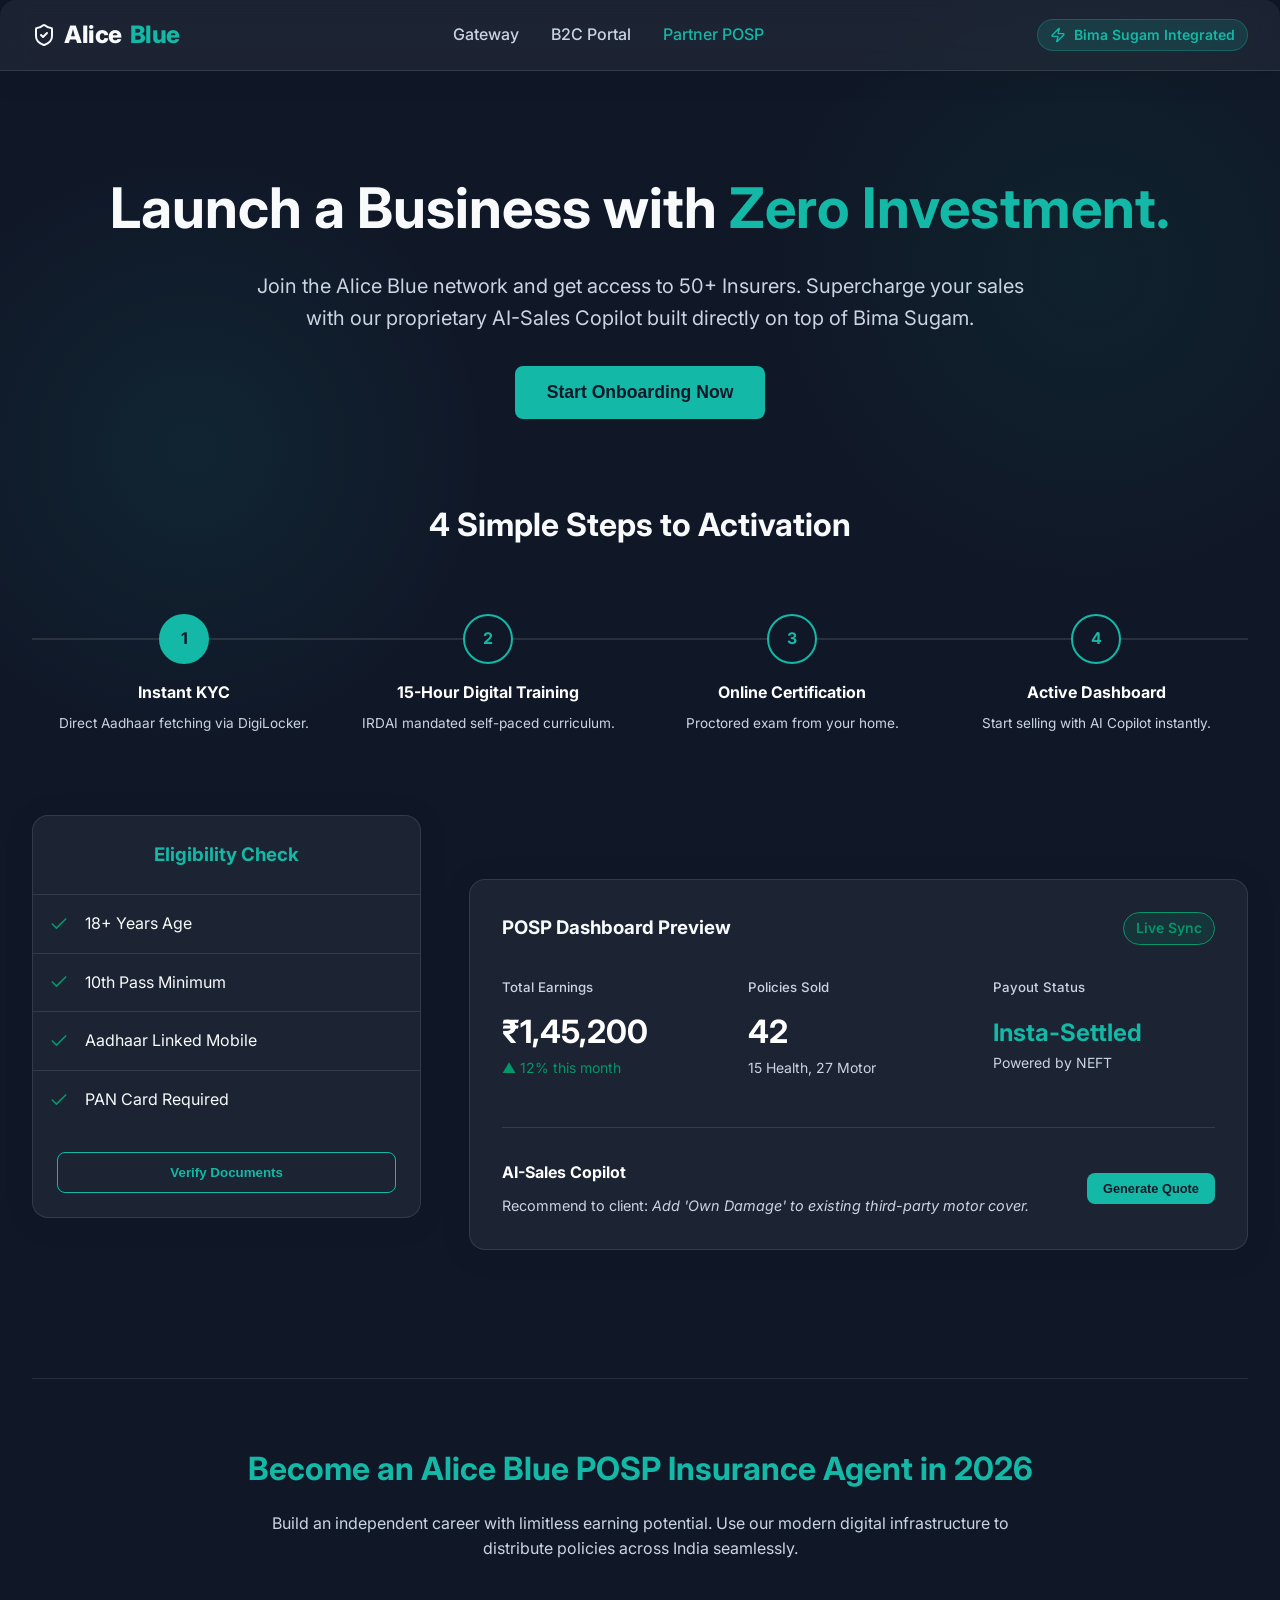
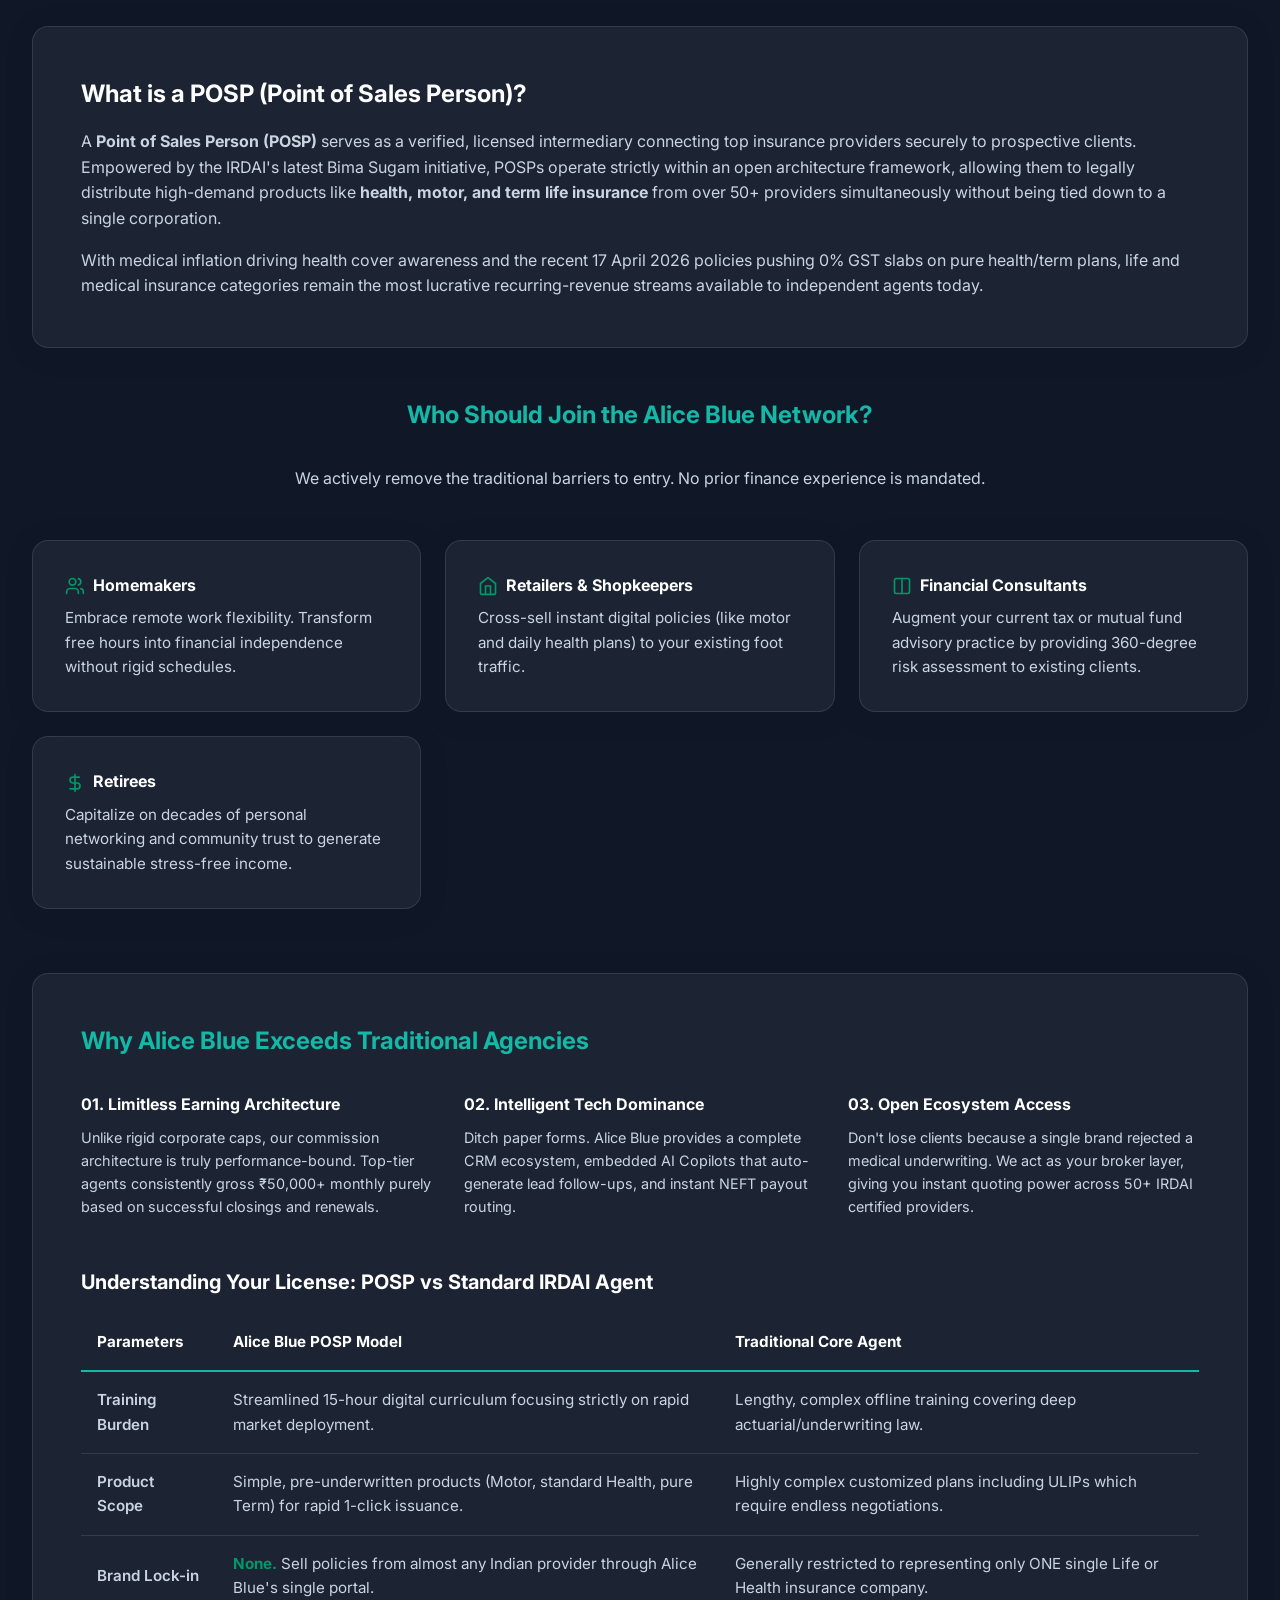
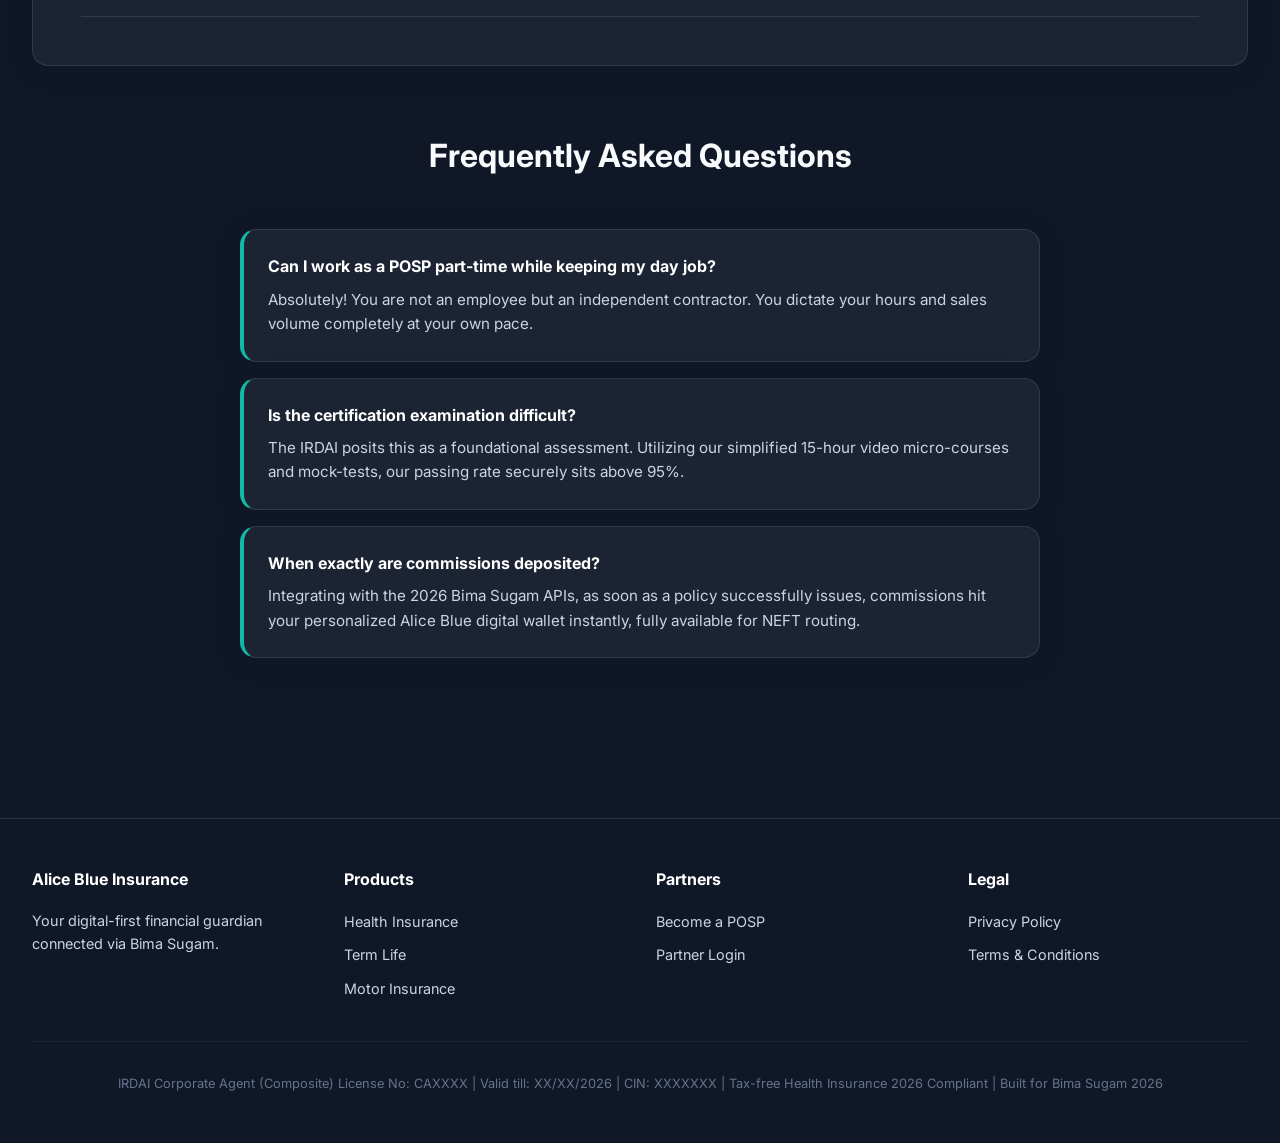
==== b2b.html @ c46fc63b "initial commit" ====
<!DOCTYPE html>
<html lang="en">
<head>
  <meta charset="UTF-8">
  <meta name="viewport" content="width=device-width, initial-scale=1.0">
  <title>Partner POSP Portal | Alice Blue Insurance 2026</title>
  <link rel="stylesheet" href="styles.css">
</head>
<body>

  <!-- Sticky Glass Header -->
  <header class="header glass-panel">
    <div class="container">
      <div class="logo">
        <svg xmlns="http://www.w3.org/2000/svg" width="24" height="24" viewBox="0 0 24 24" fill="none" stroke="currentColor" stroke-width="2" stroke-linecap="round" stroke-linejoin="round" class="lucide lucide-shield-check"><path d="M20 13c0 5-3.5 7.5-7.66 8.95a1 1 0 0 1-.67-.01C7.5 20.5 4 18 4 13V6a1 1 0 0 1 1-1c2 0 4.5-1.2 6.24-2.72a1.17 1.17 0 0 1 1.52 0C14.51 3.81 17 5 19 5a1 1 0 0 1 1 1z"/><path d="m9 12 2 2 4-4"/></svg>
        Alice<span>Blue</span>
      </div>
      <nav class="nav-links">
        <a href="index.html">Gateway</a>
        <a href="b2c.html">B2C Portal</a>
        <a href="b2b.html" class="active">Partner POSP</a>
      </nav>
      <div class="bima-sugam-badge">
        <svg xmlns="http://www.w3.org/2000/svg" width="16" height="16" viewBox="0 0 24 24" fill="none" stroke="currentColor" stroke-width="2" stroke-linecap="round" stroke-linejoin="round" class="lucide lucide-zap"><path d="M4 14a1 1 0 0 1-.78-1.63l9.9-10.2a.5.5 0 0 1 .86.46l-1.92 6.02A1 1 0 0 0 13 10h7a1 1 0 0 1 .78 1.63l-9.9 10.2a.5.5 0 0 1-.86-.46l1.92-6.02A1 1 0 0 0 11 14z"/></svg>
        Bima Sugam Integrated
      </div>
    </div>
  </header>

  <!-- Main Content B2B -->
  <main class="main-content">
    <div class="container animate-fade-in">

      <!-- Value Proposition Hero -->
      <section style="text-align: center; margin: 4rem 0;">
        <h1 style="font-size: 3.5rem; margin-bottom: 1rem;">Launch a Business with <span style="color: var(--electric-teal);">Zero Investment.</span></h1>
        <p style="font-size: 1.25rem; color: var(--text-secondary); max-width: 800px; margin: 0 auto; margin-bottom: 2rem;">Join the Alice Blue network and get access to 50+ Insurers. Supercharge your sales with our proprietary AI-Sales Copilot built directly on top of Bima Sugam.</p>
        <button class="btn btn-primary" style="font-size: 1.1rem; padding: 1rem 2rem;">Start Onboarding Now</button>
      </section>

      <!-- Stepper Flow -->
      <section class="delay-100 animate-fade-in" style="margin-top: 5rem;">
        <h2 class="section-title">4 Simple Steps to Activation</h2>
        <div class="stepper">
          <div class="step active">
            <div class="step-circle">1</div>
            <h4 style="color: var(--white); margin-bottom: 0.5rem;">Instant KYC</h4>
            <p style="font-size: 0.85rem; color: var(--text-secondary);">Direct Aadhaar fetching via DigiLocker.</p>
          </div>
          <div class="step">
            <div class="step-circle">2</div>
            <h4 style="color: var(--white); margin-bottom: 0.5rem;">15-Hour Digital Training</h4>
            <p style="font-size: 0.85rem; color: var(--text-secondary);">IRDAI mandated self-paced curriculum.</p>
          </div>
          <div class="step">
            <div class="step-circle">3</div>
            <h4 style="color: var(--white); margin-bottom: 0.5rem;">Online Certification</h4>
            <p style="font-size: 0.85rem; color: var(--text-secondary);">Proctored exam from your home.</p>
          </div>
          <div class="step">
            <div class="step-circle">4</div>
            <h4 style="color: var(--white); margin-bottom: 0.5rem;">Active Dashboard</h4>
            <p style="font-size: 0.85rem; color: var(--text-secondary);">Start selling with AI Copilot instantly.</p>
          </div>
        </div>
      </section>

      <div style="display: grid; grid-template-columns: 1fr 2fr; gap: 3rem; margin-top: 5rem;" class="delay-200 animate-fade-in">
        
        <!-- Eligibility Widget -->
        <section>
          <div class="eligibility-widget glass-panel">
            <h3 style="padding: 1.5rem; border-bottom: 1px solid var(--glass-border); text-align: center; color: var(--electric-teal);">Eligibility Check</h3>
            <ul>
              <li>
                <svg xmlns="http://www.w3.org/2000/svg" width="20" height="20" viewBox="0 0 24 24" fill="none" stroke="var(--emerald-green)" stroke-width="2" stroke-linecap="round" stroke-linejoin="round"><polyline points="20 6 9 17 4 12"/></svg>
                <span>18+ Years Age</span>
              </li>
              <li>
                <svg xmlns="http://www.w3.org/2000/svg" width="20" height="20" viewBox="0 0 24 24" fill="none" stroke="var(--emerald-green)" stroke-width="2" stroke-linecap="round" stroke-linejoin="round"><polyline points="20 6 9 17 4 12"/></svg>
                <span>10th Pass Minimum</span>
              </li>
              <li>
                <svg xmlns="http://www.w3.org/2000/svg" width="20" height="20" viewBox="0 0 24 24" fill="none" stroke="var(--emerald-green)" stroke-width="2" stroke-linecap="round" stroke-linejoin="round"><polyline points="20 6 9 17 4 12"/></svg>
                <span>Aadhaar Linked Mobile</span>
              </li>
              <li>
                <svg xmlns="http://www.w3.org/2000/svg" width="20" height="20" viewBox="0 0 24 24" fill="none" stroke="var(--emerald-green)" stroke-width="2" stroke-linecap="round" stroke-linejoin="round"><polyline points="20 6 9 17 4 12"/></svg>
                <span>PAN Card Required</span>
              </li>
            </ul>
            <div style="padding: 1.5rem; text-align: center;">
              <button class="btn btn-outline" style="width: 100%;">Verify Documents</button>
            </div>
          </div>
        </section>

        <!-- Mock Dashboard UI -->
        <section>
          <div class="dashboard-mock glass-panel bento-box">
            <div class="dashboard-header">
              <h3>POSP Dashboard Preview</h3>
              <span class="bima-sugam-badge" style="background: rgba(5, 150, 105, 0.15); border-color: var(--emerald-green); color: var(--emerald-green);">Live Sync</span>
            </div>
            
            <div class="stat-grid">
              <div class="stat-box">
                <h5>Total Earnings</h5>
                <div class="value">₹1,45,200</div>
                <div class="trend up">▲ 12% this month</div>
              </div>
              <div class="stat-box">
                <h5>Policies Sold</h5>
                <div class="value">42</div>
                <div style="color: var(--text-secondary); font-size: 0.875rem;">15 Health, 27 Motor</div>
              </div>
              <div class="stat-box">
                <h5>Payout Status</h5>
                <div class="value" style="color: var(--electric-teal); font-size: 1.5rem; padding-top: 0.5rem;">Insta-Settled</div>
                <div style="color: var(--text-secondary); font-size: 0.875rem;">Powered by NEFT</div>
              </div>
            </div>

            <div style="margin-top: 3rem; padding-top: 2rem; border-top: 1px solid var(--glass-border);">
              <div style="display: flex; justify-content: space-between; align-items: center;">
                <div>
                  <h4 style="color: var(--white); margin-bottom: 0.5rem;">AI-Sales Copilot</h4>
                  <p style="font-size: 0.9rem; color: var(--text-secondary);">Recommend to client: <em>Add 'Own Damage' to existing third-party motor cover.</em></p>
                </div>
                <button class="btn btn-primary" style="font-size: 0.8rem; padding: 0.5rem 1rem;">Generate Quote</button>
              </div>
            </div>
          </div>
        </section>
      </div>

      <!-- SEO Maximized Content Section: What is a POSP -->
      <section class="seo-content-block animate-fade-in delay-300" style="margin-top: 6rem; padding-top: 4rem; border-top: 1px solid var(--glass-border);">
        <header style="text-align: center; margin-bottom: 4rem;">
          <h2 class="section-title" style="margin-bottom: 1rem; color: var(--electric-teal);">Become an Alice Blue POSP Insurance Agent in 2026</h2>
          <p style="color: var(--text-secondary); max-width: 800px; margin: 0 auto;">Build an independent career with limitless earning potential. Use our modern digital infrastructure to distribute policies across India seamlessly.</p>
        </header>

        <!-- What is a POSP -->
        <article class="glass-panel" style="padding: 3rem; margin-bottom: 3rem;">
          <h3 style="color: var(--white); font-size: 1.5rem; margin-bottom: 1rem;">What is a POSP (Point of Sales Person)?</h3>
          <p style="color: var(--text-secondary); margin-bottom: 1rem;">A <strong>Point of Sales Person (POSP)</strong> serves as a verified, licensed intermediary connecting top insurance providers securely to prospective clients. Empowered by the IRDAI's latest Bima Sugam initiative, POSPs operate strictly within an open architecture framework, allowing them to legally distribute high-demand products like <strong>health, motor, and term life insurance</strong> from over 50+ providers simultaneously without being tied down to a single corporation.</p>
          <p style="color: var(--text-secondary);">With medical inflation driving health cover awareness and the recent 17 April 2026 policies pushing 0% GST slabs on pure health/term plans, life and medical insurance categories remain the most lucrative recurring-revenue streams available to independent agents today.</p>
        </article>

        <!-- Who can become an agent -->
        <h3 style="color: var(--electric-teal); font-size: 1.5rem; margin-bottom: 2rem; text-align: center;">Who Should Join the Alice Blue Network?</h3>
        <p style="color: var(--text-secondary); text-align: center; margin-bottom: 3rem;">We actively remove the traditional barriers to entry. No prior finance experience is mandated.</p>
        
        <div class="bento-grid" style="margin-bottom: 4rem;">
          <div class="glass-panel bento-box" style="padding: 2rem;">
            <h4 style="color: var(--white); margin-bottom: 0.5rem;"><svg xmlns="http://www.w3.org/2000/svg" width="20" height="20" viewBox="0 0 24 24" fill="none" stroke="var(--emerald-green)" stroke-width="2" stroke-linecap="round" stroke-linejoin="round" style="vertical-align: middle; margin-right: 8px;"><path d="M16 21v-2a4 4 0 0 0-4-4H6a4 4 0 0 0-4 4v2"/><circle cx="9" cy="7" r="4"/><path d="M22 21v-2a4 4 0 0 0-3-3.87"/><path d="M16 3.13a4 4 0 0 1 0 7.75"/></svg>Homemakers</h4>
            <p style="color: var(--text-secondary); font-size: 0.95rem;">Embrace remote work flexibility. Transform free hours into financial independence without rigid schedules.</p>
          </div>
          <div class="glass-panel bento-box" style="padding: 2rem;">
            <h4 style="color: var(--white); margin-bottom: 0.5rem;"><svg xmlns="http://www.w3.org/2000/svg" width="20" height="20" viewBox="0 0 24 24" fill="none" stroke="var(--emerald-green)" stroke-width="2" stroke-linecap="round" stroke-linejoin="round" style="vertical-align: middle; margin-right: 8px;"><path d="m3 9 9-7 9 7v11a2 2 0 0 1-2 2H5a2 2 0 0 1-2-2z"/><polyline points="9 22 9 12 15 12 15 22"/></svg>Retailers & Shopkeepers</h4>
            <p style="color: var(--text-secondary); font-size: 0.95rem;">Cross-sell instant digital policies (like motor and daily health plans) to your existing foot traffic.</p>
          </div>
          <div class="glass-panel bento-box" style="padding: 2rem;">
            <h4 style="color: var(--white); margin-bottom: 0.5rem;"><svg xmlns="http://www.w3.org/2000/svg" width="20" height="20" viewBox="0 0 24 24" fill="none" stroke="var(--emerald-green)" stroke-width="2" stroke-linecap="round" stroke-linejoin="round" style="vertical-align: middle; margin-right: 8px;"><path d="M12 3v18"/><rect width="18" height="18" x="3" y="3" rx="2"/></svg>Financial Consultants</h4>
            <p style="color: var(--text-secondary); font-size: 0.95rem;">Augment your current tax or mutual fund advisory practice by providing 360-degree risk assessment to existing clients.</p>
          </div>
          <div class="glass-panel bento-box" style="padding: 2rem;">
            <h4 style="color: var(--white); margin-bottom: 0.5rem;"><svg xmlns="http://www.w3.org/2000/svg" width="20" height="20" viewBox="0 0 24 24" fill="none" stroke="var(--emerald-green)" stroke-width="2" stroke-linecap="round" stroke-linejoin="round" style="vertical-align: middle; margin-right: 8px;"><path d="M12 2v20"/><path d="M17 5H9.5a3.5 3.5 0 0 0 0 7h5a3.5 3.5 0 0 1 0 7H6"/></svg>Retirees</h4>
            <p style="color: var(--text-secondary); font-size: 0.95rem;">Capitalize on decades of personal networking and community trust to generate sustainable stress-free income.</p>
          </div>
        </div>

        <!-- Benefits & Comparison Table -->
        <article class="glass-panel" style="padding: 3rem; margin-bottom: 3rem;">
          <h3 style="color: var(--electric-teal); font-size: 1.5rem; margin-bottom: 2rem;">Why Alice Blue Exceeds Traditional Agencies</h3>
          <div style="display: grid; grid-template-columns: repeat(auto-fit, minmax(280px, 1fr)); gap: 2rem; margin-bottom: 3rem;">
            <div>
              <h4 style="color: var(--white); margin-bottom: 0.5rem;">01. Limitless Earning Architecture</h4>
              <p style="color: var(--text-secondary); font-size: 0.9rem;">Unlike rigid corporate caps, our commission architecture is truly performance-bound. Top-tier agents consistently gross ₹50,000+ monthly purely based on successful closings and renewals.</p>
            </div>
            <div>
              <h4 style="color: var(--white); margin-bottom: 0.5rem;">02. Intelligent Tech Dominance</h4>
              <p style="color: var(--text-secondary); font-size: 0.9rem;">Ditch paper forms. Alice Blue provides a complete CRM ecosystem, embedded AI Copilots that auto-generate lead follow-ups, and instant NEFT payout routing.</p>
            </div>
            <div>
              <h4 style="color: var(--white); margin-bottom: 0.5rem;">03. Open Ecosystem Access</h4>
              <p style="color: var(--text-secondary); font-size: 0.9rem;">Don't lose clients because a single brand rejected a medical underwriting. We act as your broker layer, giving you instant quoting power across 50+ IRDAI certified providers.</p>
            </div>
          </div>

          <h3 style="color: var(--white); font-size: 1.25rem; margin-bottom: 1rem;">Understanding Your License: POSP vs Standard IRDAI Agent</h3>
          <div style="overflow-x: auto;">
            <table style="width: 100%; border-collapse: collapse; text-align: left; color: var(--text-secondary); font-size: 0.95rem;">
              <thead>
                <tr style="border-bottom: 2px solid var(--electric-teal);">
                  <th style="padding: 1rem; color: var(--white);">Parameters</th>
                  <th style="padding: 1rem; color: var(--white);">Alice Blue POSP Model</th>
                  <th style="padding: 1rem; color: var(--white);">Traditional Core Agent</th>
                </tr>
              </thead>
              <tbody>
                <tr style="border-bottom: 1px solid var(--glass-border);">
                  <td style="padding: 1rem; font-weight: 600;">Training Burden</td>
                  <td style="padding: 1rem;">Streamlined 15-hour digital curriculum focusing strictly on rapid market deployment.</td>
                  <td style="padding: 1rem;">Lengthy, complex offline training covering deep actuarial/underwriting law.</td>
                </tr>
                <tr style="border-bottom: 1px solid var(--glass-border);">
                  <td style="padding: 1rem; font-weight: 600;">Product Scope</td>
                  <td style="padding: 1rem;">Simple, pre-underwritten products (Motor, standard Health, pure Term) for rapid 1-click issuance.</td>
                  <td style="padding: 1rem;">Highly complex customized plans including ULIPs which require endless negotiations.</td>
                </tr>
                <tr style="border-bottom: 1px solid var(--glass-border);">
                  <td style="padding: 1rem; font-weight: 600;">Brand Lock-in</td>
                  <td style="padding: 1rem;"><strong style="color: var(--emerald-green);">None.</strong> Sell policies from almost any Indian provider through Alice Blue's single portal.</td>
                  <td style="padding: 1rem;">Generally restricted to representing only ONE single Life or Health insurance company.</td>
                </tr>
              </tbody>
            </table>
          </div>
        </article>

      </section>

      <!-- FAQ Section -->
      <section class="faqs" style="margin: 4rem 0 6rem 0;">
        <h2 class="section-title" style="margin-bottom: 3rem;">Frequently Asked Questions</h2>
        <div style="display: grid; gap: 1rem; max-width: 800px; margin: 0 auto;">
          <div class="glass-panel" style="padding: 1.5rem; border-left: 4px solid var(--electric-teal);">
            <h4 style="color: var(--white); margin-bottom: 0.5rem;">Can I work as a POSP part-time while keeping my day job?</h4>
            <p style="color: var(--text-secondary); font-size: 0.95rem;">Absolutely! You are not an employee but an independent contractor. You dictate your hours and sales volume completely at your own pace.</p>
          </div>
          <div class="glass-panel" style="padding: 1.5rem; border-left: 4px solid var(--electric-teal);">
            <h4 style="color: var(--white); margin-bottom: 0.5rem;">Is the certification examination difficult?</h4>
            <p style="color: var(--text-secondary); font-size: 0.95rem;">The IRDAI posits this as a foundational assessment. Utilizing our simplified 15-hour video micro-courses and mock-tests, our passing rate securely sits above 95%.</p>
          </div>
          <div class="glass-panel" style="padding: 1.5rem; border-left: 4px solid var(--electric-teal);">
            <h4 style="color: var(--white); margin-bottom: 0.5rem;">When exactly are commissions deposited?</h4>
            <p style="color: var(--text-secondary); font-size: 0.95rem;">Integrating with the 2026 Bima Sugam APIs, as soon as a policy successfully issues, commissions hit your personalized Alice Blue digital wallet instantly, fully available for NEFT routing.</p>
          </div>
        </div>
      </section>

    </div>
  </main>

  <!-- Repeated Footer -->
  <footer class="footer">
    <div class="container">
      <div class="footer-content">
        <div>
          <h4>Alice Blue Insurance</h4>
          <p style="color: var(--text-secondary); font-size: 0.9rem;">Your digital-first financial guardian connected via Bima Sugam.</p>
        </div>
        <div>
          <h4>Products</h4>
          <ul>
            <li><a href="#">Health Insurance</a></li>
            <li><a href="#">Term Life</a></li>
            <li><a href="#">Motor Insurance</a></li>
          </ul>
        </div>
        <div>
          <h4>Partners</h4>
          <ul>
            <li><a href="b2b.html">Become a POSP</a></li>
            <li><a href="#">Partner Login</a></li>
          </ul>
        </div>
        <div>
          <h4>Legal</h4>
          <ul>
            <li><a href="#">Privacy Policy</a></li>
            <li><a href="#">Terms & Conditions</a></li>
          </ul>
        </div>
      </div>
      <div class="irdai-text">
        IRDAI Corporate Agent (Composite) License No: CAXXXX | Valid till: XX/XX/2026 | CIN: XXXXXXX | Tax-free Health Insurance 2026 Compliant | Built for Bima Sugam 2026
      </div>
    </div>
  </footer>

</body>
</html>
---- styles.css ----
@import url('https://fonts.googleapis.com/css2?family=Inter:wght@300;400;500;600;700;800&display=swap');

:root {
  /* Color Palette */
  --deep-navy: #101828;
  --electric-teal: #14B8A6;
  --teal-hover: #0d9488;
  --emerald-green: #059669;
  --slate-gray: #64748B;
  --white: #ffffff;
  --glass-bg: rgba(255, 255, 255, 0.05);
  --glass-border: rgba(255, 255, 255, 0.1);
  --text-primary: #f8fafc;
  --text-secondary: #cbd5e1;
  --badge-bg: rgba(20, 184, 166, 0.15);

  /* Typography */
  --font-family: 'Inter', sans-serif;
}

* {
  margin: 0;
  padding: 0;
  box-sizing: border-box;
}

body {
  font-family: var(--font-family);
  background-color: var(--deep-navy);
  color: var(--text-primary);
  line-height: 1.6;
  min-height: 100vh;
  display: flex;
  flex-direction: column;
  background-image: 
    radial-gradient(circle at 15% 50%, rgba(20, 184, 166, 0.08), transparent 25%),
    radial-gradient(circle at 85% 30%, rgba(5, 150, 105, 0.08), transparent 25%);
  background-attachment: fixed;
}

a {
  text-decoration: none;
  color: inherit;
  transition: all 0.3s ease;
}

ul {
  list-style: none;
}

/* Layout Utilities */
.container {
  max-width: 1280px;
  margin: 0 auto;
  padding: 0 2rem;
  width: 100%;
}

.main-content {
  flex-grow: 1;
  padding-top: 100px; /* Accounts for sticky header */
}

/* Glassmorphism Utilities */
.glass-panel {
  background: var(--glass-bg);
  backdrop-filter: blur(12px);
  -webkit-backdrop-filter: blur(12px);
  border: 1px solid var(--glass-border);
  border-radius: 16px;
  box-shadow: 0 4px 30px rgba(0, 0, 0, 0.1);
}

/* Bento Box Grid */
.bento-grid {
  display: grid;
  grid-template-columns: repeat(auto-fit, minmax(300px, 1fr));
  gap: 1.5rem;
}

.bento-box {
  padding: 2rem;
  transition: transform 0.3s ease, box-shadow 0.3s ease;
}

.bento-box:hover {
  transform: translateY(-5px);
  box-shadow: 0 10px 40px rgba(20, 184, 166, 0.15);
  border-color: rgba(20, 184, 166, 0.3);
}

/* Buttons */
.btn {
  display: inline-flex;
  align-items: center;
  justify-content: center;
  padding: 0.75rem 1.5rem;
  border-radius: 8px;
  font-weight: 600;
  cursor: pointer;
  border: none;
  transition: all 0.3s ease;
}

.btn-primary {
  background: var(--electric-teal);
  color: var(--deep-navy);
}

.btn-primary:hover {
  background: var(--teal-hover);
  transform: scale(1.05);
}

.btn-outline {
  background: transparent;
  border: 1px solid var(--electric-teal);
  color: var(--electric-teal);
}

.btn-outline:hover {
  background: var(--badge-bg);
  transform: scale(1.05);
}

.btn-green {
  background: var(--emerald-green);
  color: var(--white);
}

.btn-green:hover {
  background: #047857;
  transform: scale(1.05);
}

/* Header */
.header {
  position: fixed;
  top: 0;
  left: 0;
  width: 100%;
  z-index: 1000;
  padding: 1rem 0;
  border-bottom-left-radius: 0;
  border-bottom-right-radius: 0;
  border-left: none;
  border-right: none;
  border-top: none;
}

.header .container {
  display: flex;
  justify-content: space-between;
  align-items: center;
}

.logo {
  font-size: 1.5rem;
  font-weight: 800;
  letter-spacing: -0.5px;
  display: flex;
  align-items: center;
  gap: 0.5rem;
}

.logo span {
  color: var(--electric-teal);
}

.nav-links {
  display: flex;
  gap: 2rem;
  align-items: center;
}

.nav-links a {
  font-weight: 500;
  color: var(--text-secondary);
}

.nav-links a:hover, .nav-links a.active {
  color: var(--electric-teal);
}

.bima-sugam-badge {
  background: var(--badge-bg);
  color: var(--electric-teal);
  padding: 0.25rem 0.75rem;
  border-radius: 20px;
  font-size: 0.875rem;
  font-weight: 600;
  display: flex;
  align-items: center;
  gap: 0.5rem;
  border: 1px solid rgba(20, 184, 166, 0.3);
}

/* Footer */
.footer {
  margin-top: 4rem;
  padding: 3rem 0;
  border-top: 1px solid var(--glass-border);
}

.footer-content {
  display: grid;
  grid-template-columns: repeat(auto-fit, minmax(200px, 1fr));
  gap: 2rem;
  margin-bottom: 2rem;
}

.footer h4 {
  color: var(--white);
  margin-bottom: 1rem;
}

.footer ul li {
  margin-bottom: 0.5rem;
}

.footer ul li a {
  color: var(--text-secondary);
  font-size: 0.9rem;
}

.footer ul li a:hover {
  color: var(--electric-teal);
}

.irdai-text {
  text-align: center;
  color: var(--slate-gray);
  font-size: 0.8rem;
  padding-top: 2rem;
  border-top: 1px solid rgba(255, 255, 255, 0.05);
}

/* Animations */
@keyframes fadeIn {
  from { opacity: 0; transform: translateY(20px); }
  to { opacity: 1; transform: translateY(0); }
}

.animate-fade-in {
  animation: fadeIn 0.8s ease forwards;
}

.delay-100 { animation-delay: 0.1s; }
.delay-200 { animation-delay: 0.2s; }
.delay-300 { animation-delay: 0.3s; }

/* Responsive adjustments */
@media (max-width: 768px) {
  .nav-links {
    display: none; /* simple hide for mobile for now */
  }
  .hero-split {
    flex-direction: column;
  }
  .hero-split > div {
    border-right: none !important;
    border-bottom: 1px solid var(--glass-border);
    padding-bottom: 2rem;
    margin-bottom: 2rem;
  }
}

/* Page Specific: Gateway */
.hero-wrapper {
  display: flex;
  min-height: 60vh;
  margin-top: 2rem;
  align-items: stretch;
}

.hero-split {
  display: flex;
  width: 100%;
}

.hero-half {
  flex: 1;
  padding: 3rem;
  display: flex;
  flex-direction: column;
  justify-content: center;
  align-items: flex-start;
}

.hero-half.left {
  border-right: 1px solid var(--glass-border);
}

.hero-half h1 {
  font-size: 3.5rem;
  font-weight: 800;
  margin-bottom: 1rem;
  line-height: 1.1;
}

.hero-half.left h1 {
  background: linear-gradient(to right, var(--white), var(--electric-teal));
  -webkit-background-clip: text;
  -webkit-text-fill-color: transparent;
}

.hero-half.right h1 {
  background: linear-gradient(to right, var(--white), var(--emerald-green));
  -webkit-background-clip: text;
  -webkit-text-fill-color: transparent;
}

.hero-half p {
  font-size: 1.25rem;
  color: var(--text-secondary);
  margin-bottom: 2rem;
}

.hero-half .highlight {
  color: var(--emerald-green);
  font-weight: 700;
}

.trust-bar {
  margin: 4rem 0;
  display: flex;
  justify-content: space-around;
  padding: 2rem;
  text-align: center;
}

.trust-stat h3 {
  font-size: 2.5rem;
  color: var(--electric-teal);
  margin-bottom: 0.5rem;
}

.trust-stat p {
  color: var(--text-secondary);
  font-weight: 500;
}

.section-title {
  text-align: center;
  font-size: 2rem;
  margin-bottom: 3rem;
}

/* Page Specific: B2C */
.awareness-banner {
  background: linear-gradient(135deg, rgba(20, 184, 166, 0.2), rgba(5, 150, 105, 0.2));
  border: 1px solid var(--electric-teal);
  padding: 2rem;
  border-radius: 16px;
  text-align: center;
  margin: 2rem 0 4rem 0;
}

.awareness-banner h2 {
  color: var(--white);
  font-size: 2rem;
  margin-bottom: 0.5rem;
}

.awareness-banner p {
  color: var(--emerald-green);
  font-size: 1.25rem;
  font-weight: 600;
}

.gap-widget {
  padding: 3rem;
  text-align: center;
  margin-bottom: 4rem;
}

.range-slider {
  width: 100%;
  max-width: 500px;
  margin: 2rem auto;
}

.range-slider input[type="range"] {
  width: 100%;
  accent-color: var(--electric-teal);
}

.calc-result {
  font-size: 2.5rem;
  color: var(--electric-teal);
  font-weight: 800;
  margin: 1rem 0;
}

.pricing-table {
  display: grid;
  grid-template-columns: repeat(auto-fit, minmax(250px, 1fr));
  gap: 2rem;
  margin-bottom: 4rem;
}

.pricing-card {
  text-align: center;
  padding: 2.5rem 2rem;
}

.pricing-card h3 {
  font-size: 1.5rem;
  margin-bottom: 1rem;
}

.pricing-card .price {
  font-size: 2.5rem;
  font-weight: 800;
  color: var(--white);
  margin-bottom: 1.5rem;
}

.pricing-card .price span {
  font-size: 1rem;
  color: var(--text-secondary);
}

.pricing-card ul {
  text-align: left;
  margin-bottom: 2rem;
}

.pricing-card ul li {
  margin-bottom: 0.75rem;
  color: var(--text-secondary);
  display: flex;
  align-items: center;
  gap: 0.5rem;
}

.jargon-grid {
  display: grid;
  grid-template-columns: repeat(auto-fit, minmax(200px, 1fr));
  gap: 1.5rem;
}

.jargon-item h4 {
  color: var(--electric-teal);
  margin-bottom: 0.5rem;
}

/* Page Specific: B2B */
.stepper {
  display: flex;
  justify-content: space-between;
  margin: 4rem 0;
  position: relative;
}

.stepper::before {
  content: '';
  position: absolute;
  top: 24px;
  left: 0;
  width: 100%;
  height: 2px;
  background: var(--glass-border);
  z-index: 0;
}

.step {
  position: relative;
  z-index: 1;
  text-align: center;
  width: 25%;
}

.step-circle {
  width: 50px;
  height: 50px;
  background: var(--deep-navy);
  border: 2px solid var(--electric-teal);
  border-radius: 50%;
  display: flex;
  align-items: center;
  justify-content: center;
  margin: 0 auto 1rem auto;
  font-weight: 700;
  color: var(--electric-teal);
}

.step.active .step-circle {
  background: var(--electric-teal);
  color: var(--deep-navy);
}

.eligibility-widget {
  max-width: 400px;
  margin: 0 auto 4rem auto;
}

.eligibility-widget ul li {
  padding: 1rem;
  border-bottom: 1px solid var(--glass-border);
  display: flex;
  align-items: center;
  gap: 1rem;
}

.eligibility-widget ul li:last-child {
  border-bottom: none;
}

.dashboard-mock {
  padding: 2rem;
  margin-top: 4rem;
}

.dashboard-header {
  display: flex;
  justify-content: space-between;
  align-items: center;
  margin-bottom: 2rem;
}

.stat-grid {
  display: grid;
  grid-template-columns: repeat(3, 1fr);
  gap: 1.5rem;
}

.stat-box h5 {
  color: var(--text-secondary);
  font-weight: 500;
  margin-bottom: 0.5rem;
}

.stat-box .value {
  font-size: 2rem;
  font-weight: 700;
  color: var(--white);
}

.stat-box .trend.up {
  color: var(--emerald-green);
  font-size: 0.875rem;
}
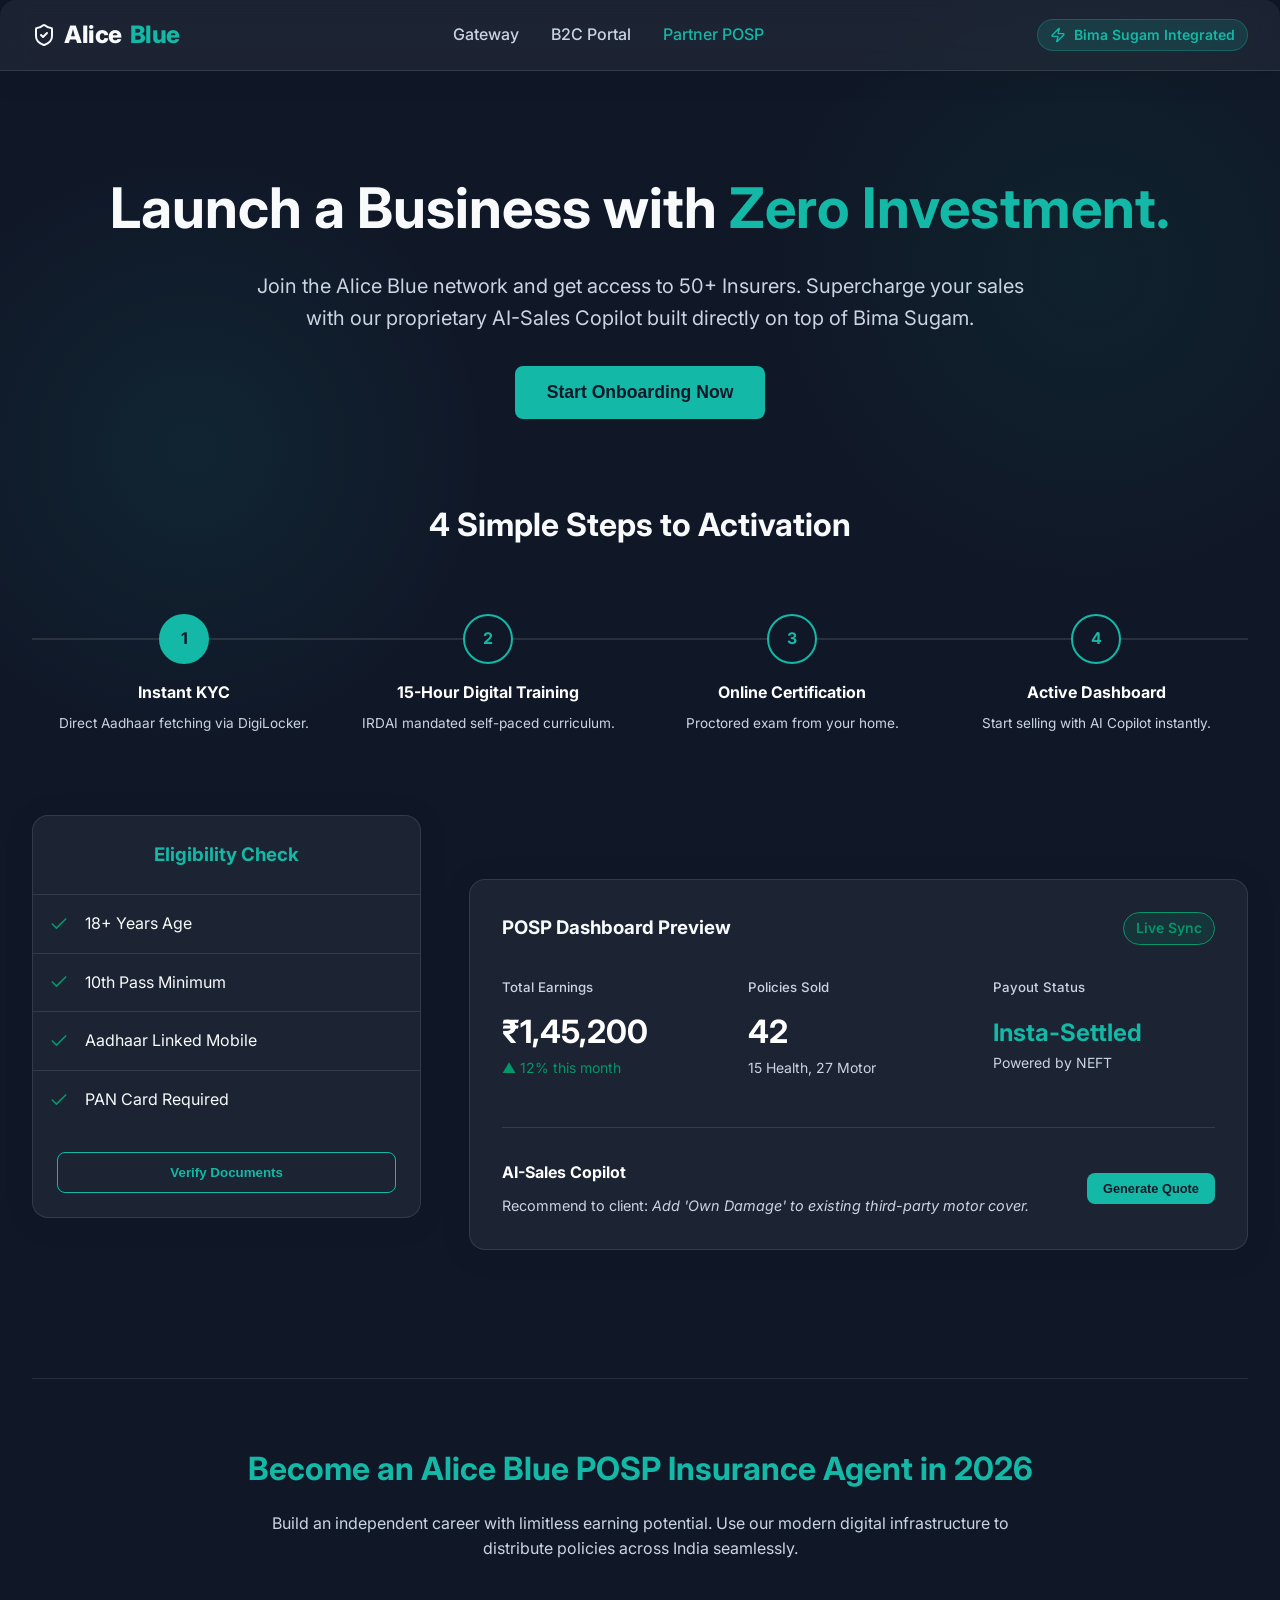
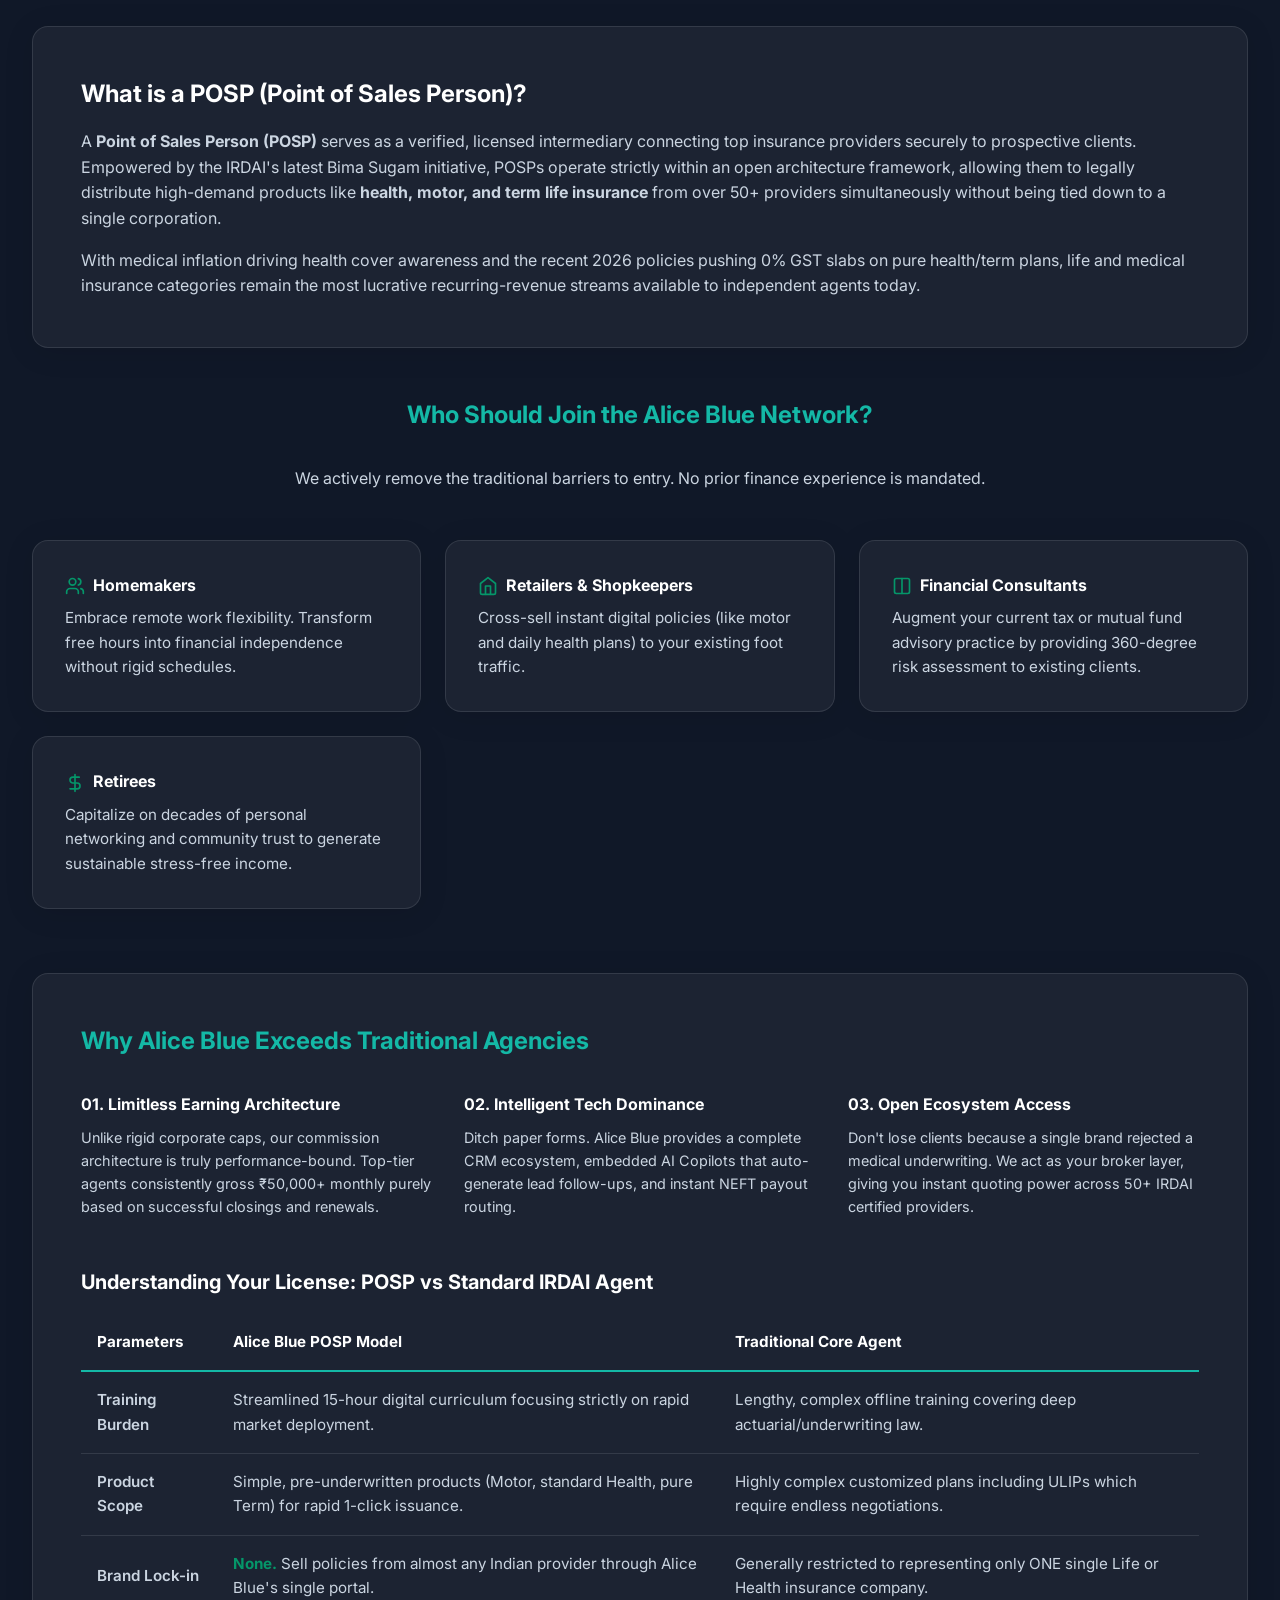
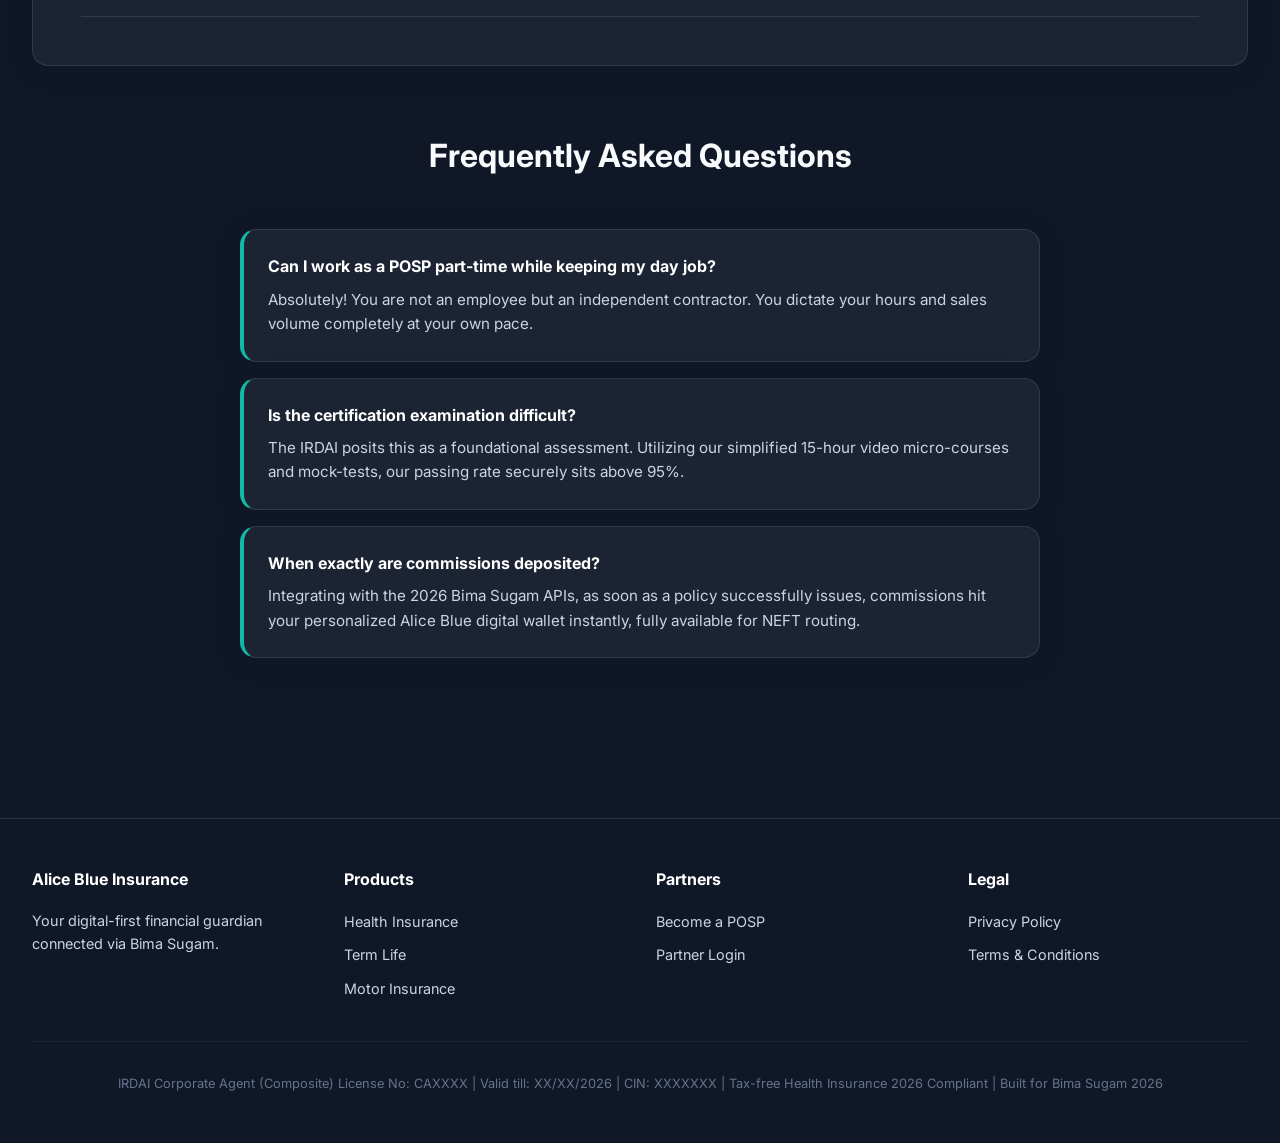
==== commit 6f355914: "pushing new changes" ====
--- a/b2b.html
+++ b/b2b.html
@@ -1,18 +1,26 @@
 <!DOCTYPE html>
 <html lang="en">
+
 <head>
   <meta charset="UTF-8">
   <meta name="viewport" content="width=device-width, initial-scale=1.0">
   <title>Partner POSP Portal | Alice Blue Insurance 2026</title>
   <link rel="stylesheet" href="styles.css">
 </head>
+
 <body>
 
   <!-- Sticky Glass Header -->
   <header class="header glass-panel">
     <div class="container">
       <div class="logo">
-        <svg xmlns="http://www.w3.org/2000/svg" width="24" height="24" viewBox="0 0 24 24" fill="none" stroke="currentColor" stroke-width="2" stroke-linecap="round" stroke-linejoin="round" class="lucide lucide-shield-check"><path d="M20 13c0 5-3.5 7.5-7.66 8.95a1 1 0 0 1-.67-.01C7.5 20.5 4 18 4 13V6a1 1 0 0 1 1-1c2 0 4.5-1.2 6.24-2.72a1.17 1.17 0 0 1 1.52 0C14.51 3.81 17 5 19 5a1 1 0 0 1 1 1z"/><path d="m9 12 2 2 4-4"/></svg>
+        <svg xmlns="http://www.w3.org/2000/svg" width="24" height="24" viewBox="0 0 24 24" fill="none"
+          stroke="currentColor" stroke-width="2" stroke-linecap="round" stroke-linejoin="round"
+          class="lucide lucide-shield-check">
+          <path
+            d="M20 13c0 5-3.5 7.5-7.66 8.95a1 1 0 0 1-.67-.01C7.5 20.5 4 18 4 13V6a1 1 0 0 1 1-1c2 0 4.5-1.2 6.24-2.72a1.17 1.17 0 0 1 1.52 0C14.51 3.81 17 5 19 5a1 1 0 0 1 1 1z" />
+          <path d="m9 12 2 2 4-4" />
+        </svg>
         Alice<span>Blue</span>
       </div>
       <nav class="nav-links">
@@ -21,7 +29,12 @@
         <a href="b2b.html" class="active">Partner POSP</a>
       </nav>
       <div class="bima-sugam-badge">
-        <svg xmlns="http://www.w3.org/2000/svg" width="16" height="16" viewBox="0 0 24 24" fill="none" stroke="currentColor" stroke-width="2" stroke-linecap="round" stroke-linejoin="round" class="lucide lucide-zap"><path d="M4 14a1 1 0 0 1-.78-1.63l9.9-10.2a.5.5 0 0 1 .86.46l-1.92 6.02A1 1 0 0 0 13 10h7a1 1 0 0 1 .78 1.63l-9.9 10.2a.5.5 0 0 1-.86-.46l1.92-6.02A1 1 0 0 0 11 14z"/></svg>
+        <svg xmlns="http://www.w3.org/2000/svg" width="16" height="16" viewBox="0 0 24 24" fill="none"
+          stroke="currentColor" stroke-width="2" stroke-linecap="round" stroke-linejoin="round"
+          class="lucide lucide-zap">
+          <path
+            d="M4 14a1 1 0 0 1-.78-1.63l9.9-10.2a.5.5 0 0 1 .86.46l-1.92 6.02A1 1 0 0 0 13 10h7a1 1 0 0 1 .78 1.63l-9.9 10.2a.5.5 0 0 1-.86-.46l1.92-6.02A1 1 0 0 0 11 14z" />
+        </svg>
         Bima Sugam Integrated
       </div>
     </div>
@@ -33,8 +46,12 @@
 
       <!-- Value Proposition Hero -->
       <section style="text-align: center; margin: 4rem 0;">
-        <h1 style="font-size: 3.5rem; margin-bottom: 1rem;">Launch a Business with <span style="color: var(--electric-teal);">Zero Investment.</span></h1>
-        <p style="font-size: 1.25rem; color: var(--text-secondary); max-width: 800px; margin: 0 auto; margin-bottom: 2rem;">Join the Alice Blue network and get access to 50+ Insurers. Supercharge your sales with our proprietary AI-Sales Copilot built directly on top of Bima Sugam.</p>
+        <h1 style="font-size: 3.5rem; margin-bottom: 1rem;">Launch a Business with <span
+            style="color: var(--electric-teal);">Zero Investment.</span></h1>
+        <p
+          style="font-size: 1.25rem; color: var(--text-secondary); max-width: 800px; margin: 0 auto; margin-bottom: 2rem;">
+          Join the Alice Blue network and get access to 50+ Insurers. Supercharge your sales with our proprietary
+          AI-Sales Copilot built directly on top of Bima Sugam.</p>
         <button class="btn btn-primary" style="font-size: 1.1rem; padding: 1rem 2rem;">Start Onboarding Now</button>
       </section>
 
@@ -65,27 +82,42 @@
         </div>
       </section>
 
-      <div style="display: grid; grid-template-columns: 1fr 2fr; gap: 3rem; margin-top: 5rem;" class="delay-200 animate-fade-in">
-        
+      <div style="display: grid; grid-template-columns: 1fr 2fr; gap: 3rem; margin-top: 5rem;"
+        class="delay-200 animate-fade-in">
+
         <!-- Eligibility Widget -->
         <section>
           <div class="eligibility-widget glass-panel">
-            <h3 style="padding: 1.5rem; border-bottom: 1px solid var(--glass-border); text-align: center; color: var(--electric-teal);">Eligibility Check</h3>
+            <h3
+              style="padding: 1.5rem; border-bottom: 1px solid var(--glass-border); text-align: center; color: var(--electric-teal);">
+              Eligibility Check</h3>
             <ul>
               <li>
-                <svg xmlns="http://www.w3.org/2000/svg" width="20" height="20" viewBox="0 0 24 24" fill="none" stroke="var(--emerald-green)" stroke-width="2" stroke-linecap="round" stroke-linejoin="round"><polyline points="20 6 9 17 4 12"/></svg>
+                <svg xmlns="http://www.w3.org/2000/svg" width="20" height="20" viewBox="0 0 24 24" fill="none"
+                  stroke="var(--emerald-green)" stroke-width="2" stroke-linecap="round" stroke-linejoin="round">
+                  <polyline points="20 6 9 17 4 12" />
+                </svg>
                 <span>18+ Years Age</span>
               </li>
               <li>
-                <svg xmlns="http://www.w3.org/2000/svg" width="20" height="20" viewBox="0 0 24 24" fill="none" stroke="var(--emerald-green)" stroke-width="2" stroke-linecap="round" stroke-linejoin="round"><polyline points="20 6 9 17 4 12"/></svg>
+                <svg xmlns="http://www.w3.org/2000/svg" width="20" height="20" viewBox="0 0 24 24" fill="none"
+                  stroke="var(--emerald-green)" stroke-width="2" stroke-linecap="round" stroke-linejoin="round">
+                  <polyline points="20 6 9 17 4 12" />
+                </svg>
                 <span>10th Pass Minimum</span>
               </li>
               <li>
-                <svg xmlns="http://www.w3.org/2000/svg" width="20" height="20" viewBox="0 0 24 24" fill="none" stroke="var(--emerald-green)" stroke-width="2" stroke-linecap="round" stroke-linejoin="round"><polyline points="20 6 9 17 4 12"/></svg>
+                <svg xmlns="http://www.w3.org/2000/svg" width="20" height="20" viewBox="0 0 24 24" fill="none"
+                  stroke="var(--emerald-green)" stroke-width="2" stroke-linecap="round" stroke-linejoin="round">
+                  <polyline points="20 6 9 17 4 12" />
+                </svg>
                 <span>Aadhaar Linked Mobile</span>
               </li>
               <li>
-                <svg xmlns="http://www.w3.org/2000/svg" width="20" height="20" viewBox="0 0 24 24" fill="none" stroke="var(--emerald-green)" stroke-width="2" stroke-linecap="round" stroke-linejoin="round"><polyline points="20 6 9 17 4 12"/></svg>
+                <svg xmlns="http://www.w3.org/2000/svg" width="20" height="20" viewBox="0 0 24 24" fill="none"
+                  stroke="var(--emerald-green)" stroke-width="2" stroke-linecap="round" stroke-linejoin="round">
+                  <polyline points="20 6 9 17 4 12" />
+                </svg>
                 <span>PAN Card Required</span>
               </li>
             </ul>
@@ -100,9 +132,11 @@
           <div class="dashboard-mock glass-panel bento-box">
             <div class="dashboard-header">
               <h3>POSP Dashboard Preview</h3>
-              <span class="bima-sugam-badge" style="background: rgba(5, 150, 105, 0.15); border-color: var(--emerald-green); color: var(--emerald-green);">Live Sync</span>
-            </div>
-            
+              <span class="bima-sugam-badge"
+                style="background: rgba(5, 150, 105, 0.15); border-color: var(--emerald-green); color: var(--emerald-green);">Live
+                Sync</span>
+            </div>
+
             <div class="stat-grid">
               <div class="stat-box">
                 <h5>Total Earnings</h5>
@@ -116,7 +150,8 @@
               </div>
               <div class="stat-box">
                 <h5>Payout Status</h5>
-                <div class="value" style="color: var(--electric-teal); font-size: 1.5rem; padding-top: 0.5rem;">Insta-Settled</div>
+                <div class="value" style="color: var(--electric-teal); font-size: 1.5rem; padding-top: 0.5rem;">
+                  Insta-Settled</div>
                 <div style="color: var(--text-secondary); font-size: 0.875rem;">Powered by NEFT</div>
               </div>
             </div>
@@ -125,7 +160,8 @@
               <div style="display: flex; justify-content: space-between; align-items: center;">
                 <div>
                   <h4 style="color: var(--white); margin-bottom: 0.5rem;">AI-Sales Copilot</h4>
-                  <p style="font-size: 0.9rem; color: var(--text-secondary);">Recommend to client: <em>Add 'Own Damage' to existing third-party motor cover.</em></p>
+                  <p style="font-size: 0.9rem; color: var(--text-secondary);">Recommend to client: <em>Add 'Own Damage'
+                      to existing third-party motor cover.</em></p>
                 </div>
                 <button class="btn btn-primary" style="font-size: 0.8rem; padding: 0.5rem 1rem;">Generate Quote</button>
               </div>
@@ -135,63 +171,113 @@
       </div>
 
       <!-- SEO Maximized Content Section: What is a POSP -->
-      <section class="seo-content-block animate-fade-in delay-300" style="margin-top: 6rem; padding-top: 4rem; border-top: 1px solid var(--glass-border);">
+      <section class="seo-content-block animate-fade-in delay-300"
+        style="margin-top: 6rem; padding-top: 4rem; border-top: 1px solid var(--glass-border);">
         <header style="text-align: center; margin-bottom: 4rem;">
-          <h2 class="section-title" style="margin-bottom: 1rem; color: var(--electric-teal);">Become an Alice Blue POSP Insurance Agent in 2026</h2>
-          <p style="color: var(--text-secondary); max-width: 800px; margin: 0 auto;">Build an independent career with limitless earning potential. Use our modern digital infrastructure to distribute policies across India seamlessly.</p>
+          <h2 class="section-title" style="margin-bottom: 1rem; color: var(--electric-teal);">Become an Alice Blue POSP
+            Insurance Agent in 2026</h2>
+          <p style="color: var(--text-secondary); max-width: 800px; margin: 0 auto;">Build an independent career with
+            limitless earning potential. Use our modern digital infrastructure to distribute policies across India
+            seamlessly.</p>
         </header>
 
         <!-- What is a POSP -->
         <article class="glass-panel" style="padding: 3rem; margin-bottom: 3rem;">
-          <h3 style="color: var(--white); font-size: 1.5rem; margin-bottom: 1rem;">What is a POSP (Point of Sales Person)?</h3>
-          <p style="color: var(--text-secondary); margin-bottom: 1rem;">A <strong>Point of Sales Person (POSP)</strong> serves as a verified, licensed intermediary connecting top insurance providers securely to prospective clients. Empowered by the IRDAI's latest Bima Sugam initiative, POSPs operate strictly within an open architecture framework, allowing them to legally distribute high-demand products like <strong>health, motor, and term life insurance</strong> from over 50+ providers simultaneously without being tied down to a single corporation.</p>
-          <p style="color: var(--text-secondary);">With medical inflation driving health cover awareness and the recent 17 April 2026 policies pushing 0% GST slabs on pure health/term plans, life and medical insurance categories remain the most lucrative recurring-revenue streams available to independent agents today.</p>
+          <h3 style="color: var(--white); font-size: 1.5rem; margin-bottom: 1rem;">What is a POSP (Point of Sales
+            Person)?</h3>
+          <p style="color: var(--text-secondary); margin-bottom: 1rem;">A <strong>Point of Sales Person (POSP)</strong>
+            serves as a verified, licensed intermediary connecting top insurance providers securely to prospective
+            clients. Empowered by the IRDAI's latest Bima Sugam initiative, POSPs operate strictly within an open
+            architecture framework, allowing them to legally distribute high-demand products like <strong>health, motor,
+              and term life insurance</strong> from over 50+ providers simultaneously without being tied down to a
+            single corporation.</p>
+          <p style="color: var(--text-secondary);">With medical inflation driving health cover awareness and the recent
+            2026 policies pushing 0% GST slabs on pure health/term plans, life and medical insurance categories remain
+            the most lucrative recurring-revenue streams available to independent agents today.</p>
         </article>
 
         <!-- Who can become an agent -->
-        <h3 style="color: var(--electric-teal); font-size: 1.5rem; margin-bottom: 2rem; text-align: center;">Who Should Join the Alice Blue Network?</h3>
-        <p style="color: var(--text-secondary); text-align: center; margin-bottom: 3rem;">We actively remove the traditional barriers to entry. No prior finance experience is mandated.</p>
-        
+        <h3 style="color: var(--electric-teal); font-size: 1.5rem; margin-bottom: 2rem; text-align: center;">Who Should
+          Join the Alice Blue Network?</h3>
+        <p style="color: var(--text-secondary); text-align: center; margin-bottom: 3rem;">We actively remove the
+          traditional barriers to entry. No prior finance experience is mandated.</p>
+
         <div class="bento-grid" style="margin-bottom: 4rem;">
           <div class="glass-panel bento-box" style="padding: 2rem;">
-            <h4 style="color: var(--white); margin-bottom: 0.5rem;"><svg xmlns="http://www.w3.org/2000/svg" width="20" height="20" viewBox="0 0 24 24" fill="none" stroke="var(--emerald-green)" stroke-width="2" stroke-linecap="round" stroke-linejoin="round" style="vertical-align: middle; margin-right: 8px;"><path d="M16 21v-2a4 4 0 0 0-4-4H6a4 4 0 0 0-4 4v2"/><circle cx="9" cy="7" r="4"/><path d="M22 21v-2a4 4 0 0 0-3-3.87"/><path d="M16 3.13a4 4 0 0 1 0 7.75"/></svg>Homemakers</h4>
-            <p style="color: var(--text-secondary); font-size: 0.95rem;">Embrace remote work flexibility. Transform free hours into financial independence without rigid schedules.</p>
+            <h4 style="color: var(--white); margin-bottom: 0.5rem;"><svg xmlns="http://www.w3.org/2000/svg" width="20"
+                height="20" viewBox="0 0 24 24" fill="none" stroke="var(--emerald-green)" stroke-width="2"
+                stroke-linecap="round" stroke-linejoin="round" style="vertical-align: middle; margin-right: 8px;">
+                <path d="M16 21v-2a4 4 0 0 0-4-4H6a4 4 0 0 0-4 4v2" />
+                <circle cx="9" cy="7" r="4" />
+                <path d="M22 21v-2a4 4 0 0 0-3-3.87" />
+                <path d="M16 3.13a4 4 0 0 1 0 7.75" />
+              </svg>Homemakers</h4>
+            <p style="color: var(--text-secondary); font-size: 0.95rem;">Embrace remote work flexibility. Transform free
+              hours into financial independence without rigid schedules.</p>
           </div>
           <div class="glass-panel bento-box" style="padding: 2rem;">
-            <h4 style="color: var(--white); margin-bottom: 0.5rem;"><svg xmlns="http://www.w3.org/2000/svg" width="20" height="20" viewBox="0 0 24 24" fill="none" stroke="var(--emerald-green)" stroke-width="2" stroke-linecap="round" stroke-linejoin="round" style="vertical-align: middle; margin-right: 8px;"><path d="m3 9 9-7 9 7v11a2 2 0 0 1-2 2H5a2 2 0 0 1-2-2z"/><polyline points="9 22 9 12 15 12 15 22"/></svg>Retailers & Shopkeepers</h4>
-            <p style="color: var(--text-secondary); font-size: 0.95rem;">Cross-sell instant digital policies (like motor and daily health plans) to your existing foot traffic.</p>
+            <h4 style="color: var(--white); margin-bottom: 0.5rem;"><svg xmlns="http://www.w3.org/2000/svg" width="20"
+                height="20" viewBox="0 0 24 24" fill="none" stroke="var(--emerald-green)" stroke-width="2"
+                stroke-linecap="round" stroke-linejoin="round" style="vertical-align: middle; margin-right: 8px;">
+                <path d="m3 9 9-7 9 7v11a2 2 0 0 1-2 2H5a2 2 0 0 1-2-2z" />
+                <polyline points="9 22 9 12 15 12 15 22" />
+              </svg>Retailers & Shopkeepers</h4>
+            <p style="color: var(--text-secondary); font-size: 0.95rem;">Cross-sell instant digital policies (like motor
+              and daily health plans) to your existing foot traffic.</p>
           </div>
           <div class="glass-panel bento-box" style="padding: 2rem;">
-            <h4 style="color: var(--white); margin-bottom: 0.5rem;"><svg xmlns="http://www.w3.org/2000/svg" width="20" height="20" viewBox="0 0 24 24" fill="none" stroke="var(--emerald-green)" stroke-width="2" stroke-linecap="round" stroke-linejoin="round" style="vertical-align: middle; margin-right: 8px;"><path d="M12 3v18"/><rect width="18" height="18" x="3" y="3" rx="2"/></svg>Financial Consultants</h4>
-            <p style="color: var(--text-secondary); font-size: 0.95rem;">Augment your current tax or mutual fund advisory practice by providing 360-degree risk assessment to existing clients.</p>
+            <h4 style="color: var(--white); margin-bottom: 0.5rem;"><svg xmlns="http://www.w3.org/2000/svg" width="20"
+                height="20" viewBox="0 0 24 24" fill="none" stroke="var(--emerald-green)" stroke-width="2"
+                stroke-linecap="round" stroke-linejoin="round" style="vertical-align: middle; margin-right: 8px;">
+                <path d="M12 3v18" />
+                <rect width="18" height="18" x="3" y="3" rx="2" />
+              </svg>Financial Consultants</h4>
+            <p style="color: var(--text-secondary); font-size: 0.95rem;">Augment your current tax or mutual fund
+              advisory practice by providing 360-degree risk assessment to existing clients.</p>
           </div>
           <div class="glass-panel bento-box" style="padding: 2rem;">
-            <h4 style="color: var(--white); margin-bottom: 0.5rem;"><svg xmlns="http://www.w3.org/2000/svg" width="20" height="20" viewBox="0 0 24 24" fill="none" stroke="var(--emerald-green)" stroke-width="2" stroke-linecap="round" stroke-linejoin="round" style="vertical-align: middle; margin-right: 8px;"><path d="M12 2v20"/><path d="M17 5H9.5a3.5 3.5 0 0 0 0 7h5a3.5 3.5 0 0 1 0 7H6"/></svg>Retirees</h4>
-            <p style="color: var(--text-secondary); font-size: 0.95rem;">Capitalize on decades of personal networking and community trust to generate sustainable stress-free income.</p>
+            <h4 style="color: var(--white); margin-bottom: 0.5rem;"><svg xmlns="http://www.w3.org/2000/svg" width="20"
+                height="20" viewBox="0 0 24 24" fill="none" stroke="var(--emerald-green)" stroke-width="2"
+                stroke-linecap="round" stroke-linejoin="round" style="vertical-align: middle; margin-right: 8px;">
+                <path d="M12 2v20" />
+                <path d="M17 5H9.5a3.5 3.5 0 0 0 0 7h5a3.5 3.5 0 0 1 0 7H6" />
+              </svg>Retirees</h4>
+            <p style="color: var(--text-secondary); font-size: 0.95rem;">Capitalize on decades of personal networking
+              and community trust to generate sustainable stress-free income.</p>
           </div>
         </div>
 
         <!-- Benefits & Comparison Table -->
         <article class="glass-panel" style="padding: 3rem; margin-bottom: 3rem;">
-          <h3 style="color: var(--electric-teal); font-size: 1.5rem; margin-bottom: 2rem;">Why Alice Blue Exceeds Traditional Agencies</h3>
-          <div style="display: grid; grid-template-columns: repeat(auto-fit, minmax(280px, 1fr)); gap: 2rem; margin-bottom: 3rem;">
+          <h3 style="color: var(--electric-teal); font-size: 1.5rem; margin-bottom: 2rem;">Why Alice Blue Exceeds
+            Traditional Agencies</h3>
+          <div
+            style="display: grid; grid-template-columns: repeat(auto-fit, minmax(280px, 1fr)); gap: 2rem; margin-bottom: 3rem;">
             <div>
               <h4 style="color: var(--white); margin-bottom: 0.5rem;">01. Limitless Earning Architecture</h4>
-              <p style="color: var(--text-secondary); font-size: 0.9rem;">Unlike rigid corporate caps, our commission architecture is truly performance-bound. Top-tier agents consistently gross ₹50,000+ monthly purely based on successful closings and renewals.</p>
+              <p style="color: var(--text-secondary); font-size: 0.9rem;">Unlike rigid corporate caps, our commission
+                architecture is truly performance-bound. Top-tier agents consistently gross ₹50,000+ monthly purely
+                based on successful closings and renewals.</p>
             </div>
             <div>
               <h4 style="color: var(--white); margin-bottom: 0.5rem;">02. Intelligent Tech Dominance</h4>
-              <p style="color: var(--text-secondary); font-size: 0.9rem;">Ditch paper forms. Alice Blue provides a complete CRM ecosystem, embedded AI Copilots that auto-generate lead follow-ups, and instant NEFT payout routing.</p>
+              <p style="color: var(--text-secondary); font-size: 0.9rem;">Ditch paper forms. Alice Blue provides a
+                complete CRM ecosystem, embedded AI Copilots that auto-generate lead follow-ups, and instant NEFT payout
+                routing.</p>
             </div>
             <div>
               <h4 style="color: var(--white); margin-bottom: 0.5rem;">03. Open Ecosystem Access</h4>
-              <p style="color: var(--text-secondary); font-size: 0.9rem;">Don't lose clients because a single brand rejected a medical underwriting. We act as your broker layer, giving you instant quoting power across 50+ IRDAI certified providers.</p>
-            </div>
-          </div>
-
-          <h3 style="color: var(--white); font-size: 1.25rem; margin-bottom: 1rem;">Understanding Your License: POSP vs Standard IRDAI Agent</h3>
+              <p style="color: var(--text-secondary); font-size: 0.9rem;">Don't lose clients because a single brand
+                rejected a medical underwriting. We act as your broker layer, giving you instant quoting power across
+                50+ IRDAI certified providers.</p>
+            </div>
+          </div>
+
+          <h3 style="color: var(--white); font-size: 1.25rem; margin-bottom: 1rem;">Understanding Your License: POSP vs
+            Standard IRDAI Agent</h3>
           <div style="overflow-x: auto;">
-            <table style="width: 100%; border-collapse: collapse; text-align: left; color: var(--text-secondary); font-size: 0.95rem;">
+            <table
+              style="width: 100%; border-collapse: collapse; text-align: left; color: var(--text-secondary); font-size: 0.95rem;">
               <thead>
                 <tr style="border-bottom: 2px solid var(--electric-teal);">
                   <th style="padding: 1rem; color: var(--white);">Parameters</th>
@@ -202,18 +288,24 @@
               <tbody>
                 <tr style="border-bottom: 1px solid var(--glass-border);">
                   <td style="padding: 1rem; font-weight: 600;">Training Burden</td>
-                  <td style="padding: 1rem;">Streamlined 15-hour digital curriculum focusing strictly on rapid market deployment.</td>
-                  <td style="padding: 1rem;">Lengthy, complex offline training covering deep actuarial/underwriting law.</td>
+                  <td style="padding: 1rem;">Streamlined 15-hour digital curriculum focusing strictly on rapid market
+                    deployment.</td>
+                  <td style="padding: 1rem;">Lengthy, complex offline training covering deep actuarial/underwriting law.
+                  </td>
                 </tr>
                 <tr style="border-bottom: 1px solid var(--glass-border);">
                   <td style="padding: 1rem; font-weight: 600;">Product Scope</td>
-                  <td style="padding: 1rem;">Simple, pre-underwritten products (Motor, standard Health, pure Term) for rapid 1-click issuance.</td>
-                  <td style="padding: 1rem;">Highly complex customized plans including ULIPs which require endless negotiations.</td>
+                  <td style="padding: 1rem;">Simple, pre-underwritten products (Motor, standard Health, pure Term) for
+                    rapid 1-click issuance.</td>
+                  <td style="padding: 1rem;">Highly complex customized plans including ULIPs which require endless
+                    negotiations.</td>
                 </tr>
                 <tr style="border-bottom: 1px solid var(--glass-border);">
                   <td style="padding: 1rem; font-weight: 600;">Brand Lock-in</td>
-                  <td style="padding: 1rem;"><strong style="color: var(--emerald-green);">None.</strong> Sell policies from almost any Indian provider through Alice Blue's single portal.</td>
-                  <td style="padding: 1rem;">Generally restricted to representing only ONE single Life or Health insurance company.</td>
+                  <td style="padding: 1rem;"><strong style="color: var(--emerald-green);">None.</strong> Sell policies
+                    from almost any Indian provider through Alice Blue's single portal.</td>
+                  <td style="padding: 1rem;">Generally restricted to representing only ONE single Life or Health
+                    insurance company.</td>
                 </tr>
               </tbody>
             </table>
@@ -227,16 +319,22 @@
         <h2 class="section-title" style="margin-bottom: 3rem;">Frequently Asked Questions</h2>
         <div style="display: grid; gap: 1rem; max-width: 800px; margin: 0 auto;">
           <div class="glass-panel" style="padding: 1.5rem; border-left: 4px solid var(--electric-teal);">
-            <h4 style="color: var(--white); margin-bottom: 0.5rem;">Can I work as a POSP part-time while keeping my day job?</h4>
-            <p style="color: var(--text-secondary); font-size: 0.95rem;">Absolutely! You are not an employee but an independent contractor. You dictate your hours and sales volume completely at your own pace.</p>
+            <h4 style="color: var(--white); margin-bottom: 0.5rem;">Can I work as a POSP part-time while keeping my day
+              job?</h4>
+            <p style="color: var(--text-secondary); font-size: 0.95rem;">Absolutely! You are not an employee but an
+              independent contractor. You dictate your hours and sales volume completely at your own pace.</p>
           </div>
           <div class="glass-panel" style="padding: 1.5rem; border-left: 4px solid var(--electric-teal);">
             <h4 style="color: var(--white); margin-bottom: 0.5rem;">Is the certification examination difficult?</h4>
-            <p style="color: var(--text-secondary); font-size: 0.95rem;">The IRDAI posits this as a foundational assessment. Utilizing our simplified 15-hour video micro-courses and mock-tests, our passing rate securely sits above 95%.</p>
+            <p style="color: var(--text-secondary); font-size: 0.95rem;">The IRDAI posits this as a foundational
+              assessment. Utilizing our simplified 15-hour video micro-courses and mock-tests, our passing rate securely
+              sits above 95%.</p>
           </div>
           <div class="glass-panel" style="padding: 1.5rem; border-left: 4px solid var(--electric-teal);">
             <h4 style="color: var(--white); margin-bottom: 0.5rem;">When exactly are commissions deposited?</h4>
-            <p style="color: var(--text-secondary); font-size: 0.95rem;">Integrating with the 2026 Bima Sugam APIs, as soon as a policy successfully issues, commissions hit your personalized Alice Blue digital wallet instantly, fully available for NEFT routing.</p>
+            <p style="color: var(--text-secondary); font-size: 0.95rem;">Integrating with the 2026 Bima Sugam APIs, as
+              soon as a policy successfully issues, commissions hit your personalized Alice Blue digital wallet
+              instantly, fully available for NEFT routing.</p>
           </div>
         </div>
       </section>
@@ -250,7 +348,8 @@
       <div class="footer-content">
         <div>
           <h4>Alice Blue Insurance</h4>
-          <p style="color: var(--text-secondary); font-size: 0.9rem;">Your digital-first financial guardian connected via Bima Sugam.</p>
+          <p style="color: var(--text-secondary); font-size: 0.9rem;">Your digital-first financial guardian connected
+            via Bima Sugam.</p>
         </div>
         <div>
           <h4>Products</h4>
@@ -276,10 +375,12 @@
         </div>
       </div>
       <div class="irdai-text">
-        IRDAI Corporate Agent (Composite) License No: CAXXXX | Valid till: XX/XX/2026 | CIN: XXXXXXX | Tax-free Health Insurance 2026 Compliant | Built for Bima Sugam 2026
+        IRDAI Corporate Agent (Composite) License No: CAXXXX | Valid till: XX/XX/2026 | CIN: XXXXXXX | Tax-free Health
+        Insurance 2026 Compliant | Built for Bima Sugam 2026
       </div>
     </div>
   </footer>
 
 </body>
-</html>
+
+</html>
